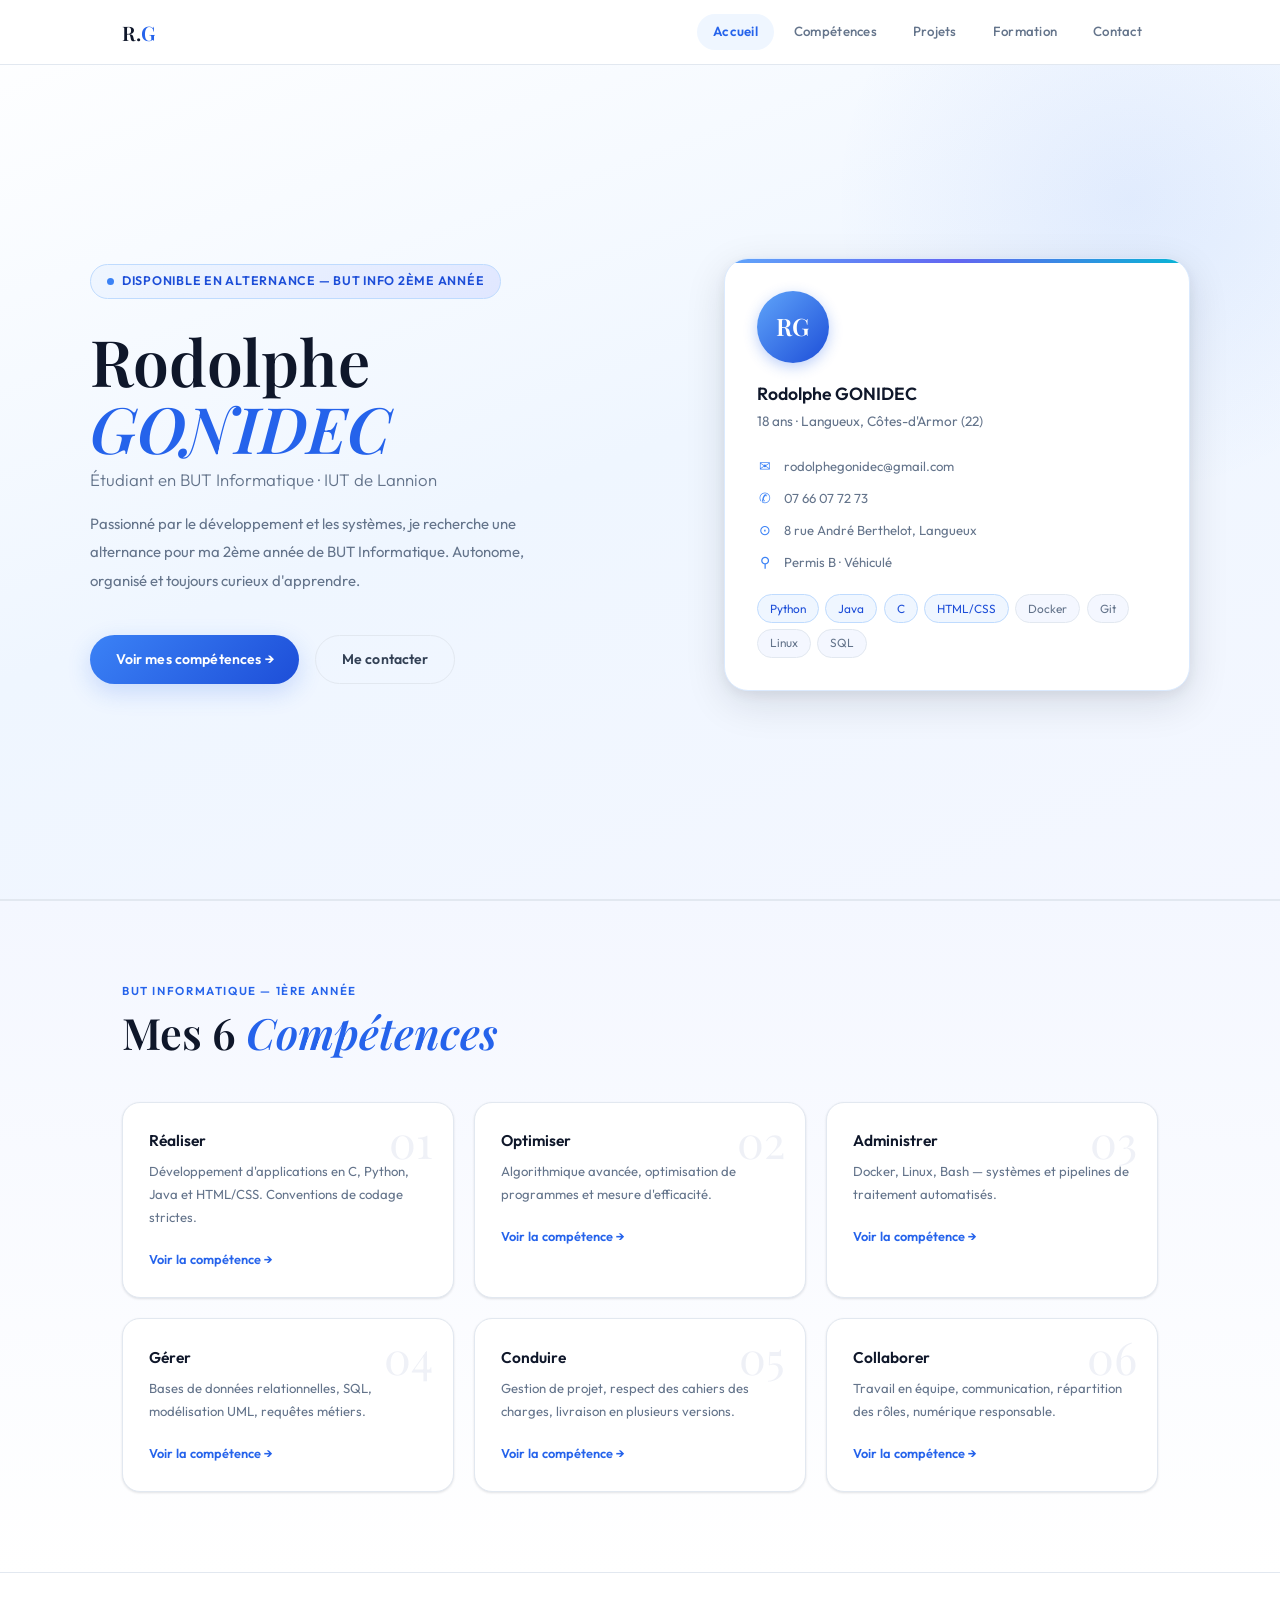
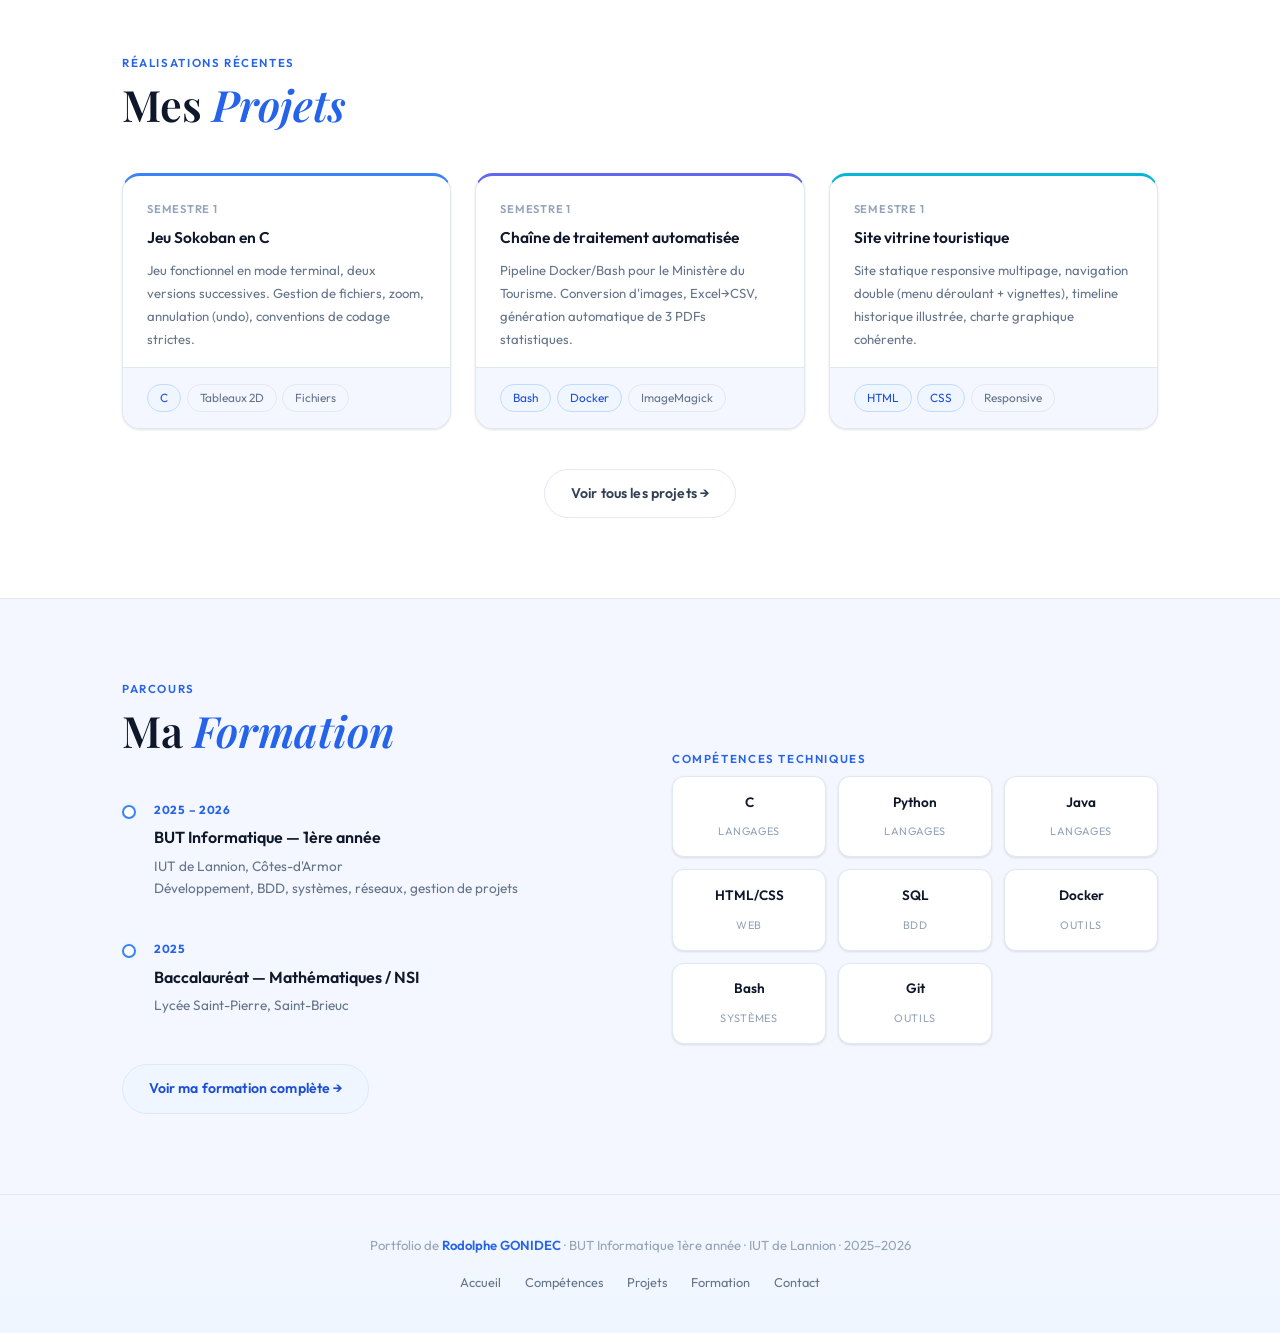
==== index.html @ 0709df05 "Add files via upload" ====
<!DOCTYPE html>
<html lang="fr">
<head>
<meta charset="UTF-8">
<meta name="viewport" content="width=device-width, initial-scale=1.0">
<title>Rodolphe GONIDEC — Portfolio</title>
<link rel="stylesheet" href="style.css">
</head>
<body>

<nav id="navbar">
  <div class="nav-inner">
    <a href="index.html" class="nav-logo">R.<span>G</span></a>
    <div class="nav-links">
      <a href="index.html" class="active">Accueil</a>
      <a href="competences.html">Compétences</a>
      <a href="projets.html">Projets</a>
      <a href="formation.html">Formation</a>
      <a href="contact.html">Contact</a>
    </div>
    <button class="burger" id="burger" aria-label="Menu">
      <span></span><span></span><span></span>
    </button>
  </div>
  <div class="mobile-menu" id="mobile-menu">
    <a href="index.html">Accueil</a>
    <a href="competences.html">Compétences</a>
    <a href="projets.html">Projets</a>
    <a href="formation.html">Formation</a>
    <a href="contact.html">Contact</a>
  </div>
</nav>

<section id="hero">
  <div class="hero-bg-shape"></div>
  <div class="hero-bg-line"></div>
  <div class="hero-inner">
    <div class="hero-left">
      <div class="hero-tag"><span class="dot"></span>Disponible en alternance — BUT Info 2ème année</div>
      <h1>Rodolphe<br><em>GONIDEC</em></h1>
      <p class="hero-sub">Étudiant en BUT Informatique · IUT de Lannion</p>
      <p class="hero-desc">Passionné par le développement et les systèmes, je recherche une alternance pour ma 2ème année de BUT Informatique. Autonome, organisé et toujours curieux d'apprendre.</p>
      <div class="hero-btns">
        <a href="competences.html" class="btn btn-primary">Voir mes compétences →</a>
        <a href="contact.html" class="btn btn-outline">Me contacter</a>
      </div>
    </div>
    <div class="hero-card">
      <div class="avatar-wrap">RG</div>
      <h3>Rodolphe GONIDEC</h3>
      <p class="card-sub">18 ans · Langueux, Côtes-d'Armor (22)</p>
      <div class="info-row"><span class="info-icon">✉</span>rodolphegonidec@gmail.com</div>
      <div class="info-row"><span class="info-icon">✆</span>07 66 07 72 73</div>
      <div class="info-row"><span class="info-icon">⊙</span>8 rue André Berthelot, Langueux</div>
      <div class="info-row"><span class="info-icon">⚲</span>Permis B · Véhiculé</div>
      <div class="skills-mini">
        <span class="pill blue">Python</span>
        <span class="pill blue">Java</span>
        <span class="pill blue">C</span>
        <span class="pill blue">HTML/CSS</span>
        <span class="pill">Docker</span>
        <span class="pill">Git</span>
        <span class="pill">Linux</span>
        <span class="pill">SQL</span>
      </div>
    </div>
  </div>
</section>

<div class="divider"></div>

<section id="apercu">
  <div class="container">
    <div class="section-label">BUT Informatique — 1ère année</div>
    <h2>Mes 6 <em>Compétences</em></h2>
    <div class="apercu-grid">
      <a href="competences.html#c1" class="apercu-card">
        <div class="ap-num">01</div>
        <h3>Réaliser</h3>
        <p>Développement d'applications en C, Python, Java et HTML/CSS. Conventions de codage strictes.</p>
        <span class="ap-link">Voir la compétence →</span>
      </a>
      <a href="competences.html#c2" class="apercu-card">
        <div class="ap-num">02</div>
        <h3>Optimiser</h3>
        <p>Algorithmique avancée, optimisation de programmes et mesure d'efficacité.</p>
        <span class="ap-link">Voir la compétence →</span>
      </a>
      <a href="competences.html#c3" class="apercu-card">
        <div class="ap-num">03</div>
        <h3>Administrer</h3>
        <p>Docker, Linux, Bash — systèmes et pipelines de traitement automatisés.</p>
        <span class="ap-link">Voir la compétence →</span>
      </a>
      <a href="competences.html#c4" class="apercu-card">
        <div class="ap-num">04</div>
        <h3>Gérer</h3>
        <p>Bases de données relationnelles, SQL, modélisation UML, requêtes métiers.</p>
        <span class="ap-link">Voir la compétence →</span>
      </a>
      <a href="competences.html#c5" class="apercu-card">
        <div class="ap-num">05</div>
        <h3>Conduire</h3>
        <p>Gestion de projet, respect des cahiers des charges, livraison en plusieurs versions.</p>
        <span class="ap-link">Voir la compétence →</span>
      </a>
      <a href="competences.html#c6" class="apercu-card">
        <div class="ap-num">06</div>
        <h3>Collaborer</h3>
        <p>Travail en équipe, communication, répartition des rôles, numérique responsable.</p>
        <span class="ap-link">Voir la compétence →</span>
      </a>
    </div>
  </div>
</section>

<div class="divider"></div>


<section id="home-projets">
  <div class="container">
    <div class="section-label">Réalisations récentes</div>
    <h2>Mes <em>Projets</em></h2>
    <div class="proj-grid">
      <a href="projets.html#ue1" class="proj-card">
        <div class="proj-header">
          <div class="proj-date">Semestre 1</div>
          <h3>Jeu Sokoban en C</h3>
          <p>Jeu fonctionnel en mode terminal, deux versions successives. Gestion de fichiers, zoom, annulation (undo), conventions de codage strictes.</p>
        </div>
        <div class="proj-footer">
          <span class="pill blue">C</span><span class="pill">Tableaux 2D</span><span class="pill">Fichiers</span>
        </div>
      </a>
      <a href="projets.html#ue3" class="proj-card">
        <div class="proj-header">
          <div class="proj-date">Semestre 1</div>
          <h3>Chaîne de traitement automatisée</h3>
          <p>Pipeline Docker/Bash pour le Ministère du Tourisme. Conversion d'images, Excel→CSV, génération automatique de 3 PDFs statistiques.</p>
        </div>
        <div class="proj-footer">
          <span class="pill blue">Bash</span><span class="pill blue">Docker</span><span class="pill">ImageMagick</span>
        </div>
      </a>
      <a href="projets.html#ue5" class="proj-card">
        <div class="proj-header">
          <div class="proj-date">Semestre 1</div>
          <h3>Site vitrine touristique</h3>
          <p>Site statique responsive multipage, navigation double (menu déroulant + vignettes), timeline historique illustrée, charte graphique cohérente.</p>
        </div>
        <div class="proj-footer">
          <span class="pill blue">HTML</span><span class="pill blue">CSS</span><span class="pill">Responsive</span>
        </div>
      </a>
    </div>
    <div style="text-align:center;margin-top:2.5rem;">
      <a href="projets.html" class="btn btn-outline">Voir tous les projets →</a>
    </div>
  </div>
</section>

<div class="divider"></div>

<!-- FORMATION RAPIDE -->
<section style="background:var(--off);">
  <div class="container">
    <div style="display:grid;grid-template-columns:1fr 1fr;gap:4rem;align-items:center;">
      <div>
        <div class="section-label">Parcours</div>
        <h2>Ma <em>Formation</em></h2>
        <div class="timeline">
          <div class="tl-item">
            <div class="tl-dot"></div>
            <div class="tl-year">2025 – 2026</div>
            <h3>BUT Informatique — 1ère année</h3>
            <p>IUT de Lannion, Côtes-d'Armor<br>Développement, BDD, systèmes, réseaux, gestion de projets</p>
          </div>
          <div class="tl-item">
            <div class="tl-dot"></div>
            <div class="tl-year">2025</div>
            <h3>Baccalauréat — Mathématiques / NSI</h3>
            <p>Lycée Saint-Pierre, Saint-Brieuc</p>
          </div>
        </div>
        <a href="formation.html" class="btn btn-blue-light" style="margin-top:0.5rem;">Voir ma formation complète →</a>
      </div>
      <div>
        <div class="section-label">Compétences techniques</div>
        <div style="margin-top:0.5rem;" class="tech-grid">
          <div class="tech-item"><span class="tech-name">C</span><span class="tech-cat">Langages</span></div>
          <div class="tech-item"><span class="tech-name">Python</span><span class="tech-cat">Langages</span></div>
          <div class="tech-item"><span class="tech-name">Java</span><span class="tech-cat">Langages</span></div>
          <div class="tech-item"><span class="tech-name">HTML/CSS</span><span class="tech-cat">Web</span></div>
          <div class="tech-item"><span class="tech-name">SQL</span><span class="tech-cat">BDD</span></div>
          <div class="tech-item"><span class="tech-name">Docker</span><span class="tech-cat">Outils</span></div>
          <div class="tech-item"><span class="tech-name">Bash</span><span class="tech-cat">Systèmes</span></div>
          <div class="tech-item"><span class="tech-name">Git</span><span class="tech-cat">Outils</span></div>
        </div>
      </div>
    </div>
  </div>
</section>

<footer>
  <div class="container">
    <p>Portfolio de <span>Rodolphe GONIDEC</span> · BUT Informatique 1ère année · IUT de Lannion · 2025–2026</p>
    <div class="footer-links">
      <a href="index.html">Accueil</a>
      <a href="competences.html">Compétences</a>
      <a href="projets.html">Projets</a>
      <a href="formation.html">Formation</a>
      <a href="contact.html">Contact</a>
    </div>
  </div>
</footer>

<script src="nav.js"></script>
</body>
</html>
---- style.css ----
@import url('https://fonts.googleapis.com/css2?family=Playfair+Display:ital,wght@0,400;0,600;1,400&family=Outfit:wght@300;400;500;600&display=swap');

:root {
  --white: #ffffff;
  --off: #f4f7ff;
  --off2: #e8effe;
  --blue-50: #eff6ff;
  --blue-100: #dbeafe;
  --blue-200: #bfdbfe;
  --blue-400: #60a5fa;
  --blue-500: #3b82f6;
  --blue-600: #2563eb;
  --blue-700: #1d4ed8;
  --blue-900: #1e3a8a;
  --navy: #0f172a;
  --slate: #334155;
  --muted: #64748b;
  --dim: #94a3b8;
  --border: #e2e8f0;
  --border-blue: #bfdbfe;
  --text: #0f172a;
  /* couleurs accent */
  --cyan: #06b6d4;
  --cyan-light: #cffafe;
  --indigo: #6366f1;
  --indigo-light: #e0e7ff;
  --violet: #8b5cf6;
  --violet-light: #ede9fe;
  --emerald: #10b981;
  --emerald-light: #d1fae5;
  --amber: #f59e0b;
  --amber-light: #fef3c7;
  --rose: #f43f5e;
  --rose-light: #ffe4e6;
  --radius-sm: 8px;
  --radius: 12px;
  --radius-lg: 18px;
  --radius-xl: 24px;
  --shadow-sm: 0 1px 3px rgba(15,23,42,0.07), 0 1px 2px rgba(15,23,42,0.05);
  --shadow: 0 4px 16px rgba(15,23,42,0.08), 0 1px 4px rgba(15,23,42,0.05);
  --shadow-lg: 0 12px 40px rgba(15,23,42,0.12), 0 4px 12px rgba(15,23,42,0.06);
  --shadow-blue: 0 8px 24px rgba(37,99,235,0.2);
}

*{margin:0;padding:0;box-sizing:border-box;}
html{scroll-behavior:smooth;}
body{background:var(--white);color:var(--text);font-family:'Outfit',sans-serif;line-height:1.65;-webkit-font-smoothing:antialiased;}

/* ===== NAV ===== */
#navbar{
  position:fixed;top:0;left:0;right:0;z-index:200;
  background:rgba(255,255,255,0.96);
  border-bottom:1px solid var(--border);
  backdrop-filter:blur(12px);
}
.nav-inner{
  max-width:1100px;margin:0 auto;
  display:flex;align-items:center;justify-content:space-between;
  height:64px;padding:0 2rem;
}
.nav-logo{
  font-family:'Playfair Display',serif;font-size:1.25rem;font-weight:600;
  color:var(--navy);text-decoration:none;letter-spacing:0.01em;
}
.nav-logo span{color:var(--blue-600);}
.nav-links{display:flex;gap:0.25rem;}
.nav-links a{
  color:var(--muted);text-decoration:none;font-size:0.83rem;font-weight:500;
  padding:0.45rem 1rem;border-radius:30px;transition:all 0.2s;letter-spacing:0.02em;
}
.nav-links a:hover{color:var(--navy);background:var(--off);}
.nav-links a.active{color:var(--blue-600);background:var(--blue-50);font-weight:600;}
.burger{display:none;flex-direction:column;gap:5px;background:none;border:none;cursor:pointer;padding:4px;}
.burger span{display:block;width:22px;height:1.5px;background:var(--navy);transition:all 0.3s;}
.mobile-menu{display:none;flex-direction:column;padding:1rem 2rem 1.5rem;border-top:1px solid var(--border);background:var(--white);}
.mobile-menu a{color:var(--muted);text-decoration:none;font-size:1rem;padding:0.75rem 0;border-bottom:1px solid var(--border);transition:color 0.2s;}
.mobile-menu a:hover{color:var(--navy);}
.mobile-menu.open{display:flex;}

/* ===== LAYOUT ===== */
.container{max-width:1100px;margin:0 auto;padding:0 2rem;}
section{padding:5rem 2rem;}
.section-label{font-size:0.72rem;font-weight:600;letter-spacing:0.14em;text-transform:uppercase;color:var(--blue-600);margin-bottom:0.5rem;}
h2{font-family:'Playfair Display',serif;font-size:clamp(2rem,3.5vw,2.7rem);line-height:1.15;margin-bottom:2.75rem;color:var(--navy);font-weight:600;}
h2 em{font-style:italic;color:var(--blue-600);}
h2 span{color:var(--dim);}

/* ===== BTNS ===== */
.btn{display:inline-flex;align-items:center;gap:0.5rem;padding:0.75rem 1.6rem;border-radius:30px;font-size:0.88rem;font-weight:600;text-decoration:none;transition:all 0.25s;cursor:pointer;border:none;font-family:'Outfit',sans-serif;letter-spacing:0.01em;}
.btn-primary{background:linear-gradient(135deg,var(--blue-500),var(--blue-700));color:#fff;box-shadow:var(--shadow-blue);}
.btn-primary:hover{transform:translateY(-2px);box-shadow:0 12px 30px rgba(37,99,235,0.3);}
.btn-outline{background:transparent;border:1.5px solid var(--border);color:var(--slate);}
.btn-outline:hover{border-color:var(--blue-200);background:var(--blue-50);color:var(--blue-700);}
.btn-blue-light{background:var(--blue-50);color:var(--blue-700);border:1px solid var(--blue-100);}
.btn-blue-light:hover{background:var(--blue-100);}

/* ===== PILLS & TAGS ===== */
.pill{background:var(--off);border:1px solid var(--border);border-radius:20px;padding:0.22rem 0.75rem;font-size:0.74rem;color:var(--muted);}
.pill.blue{background:var(--blue-50);border-color:var(--blue-200);color:var(--blue-700);}
.tag{background:var(--off);border:1px solid var(--border);border-radius:6px;padding:0.2rem 0.6rem;font-size:0.72rem;color:var(--muted);font-family:monospace;}
.tags{display:flex;flex-wrap:wrap;gap:0.35rem;margin-top:1rem;}

/* ===== PAGE HEADER ===== */
.page-header{
  padding:8rem 2rem 4.5rem;
  background:linear-gradient(160deg, var(--blue-50) 0%, var(--off) 60%, #fff 100%);
  border-bottom:1px solid var(--border);text-align:center;
}
.page-header h1{font-family:'Playfair Display',serif;font-size:clamp(2.2rem,4vw,3rem);margin-bottom:0.75rem;color:var(--navy);font-weight:600;}
.page-header p{color:var(--muted);max-width:540px;margin:0 auto;font-size:0.95rem;line-height:1.8;}

/* ===== HERO ===== */
#hero{
  min-height:100vh;display:flex;align-items:center;
  padding:7rem 2rem 4rem;
  background:linear-gradient(160deg, #fff 0%, var(--blue-50) 50%, var(--off) 100%);
  position:relative;overflow:hidden;
}
.hero-bg-shape{
  position:absolute;top:-100px;right:-150px;
  width:600px;height:600px;border-radius:50%;
  background:radial-gradient(ellipse, rgba(37,99,235,0.08) 0%, transparent 70%);
  pointer-events:none;
}
.hero-bg-shape2{
  position:absolute;bottom:-80px;left:-100px;
  width:400px;height:400px;border-radius:50%;
  background:radial-gradient(ellipse, rgba(99,102,241,0.06) 0%, transparent 70%);
  pointer-events:none;
}
.hero-bg-line{position:absolute;bottom:0;left:0;right:0;height:1px;background:var(--border);}
.hero-inner{display:grid;grid-template-columns:1.1fr 0.9fr;gap:4rem;align-items:center;max-width:1100px;margin:0 auto;width:100%;}
.hero-tag{
  display:inline-flex;align-items:center;gap:0.5rem;
  background:linear-gradient(135deg,var(--blue-50),var(--indigo-light));
  border:1px solid var(--blue-200);
  color:var(--blue-700);font-size:0.78rem;font-weight:600;
  letter-spacing:0.06em;text-transform:uppercase;
  padding:0.4rem 1rem;border-radius:20px;margin-bottom:1.75rem;
}
.dot{width:7px;height:7px;border-radius:50%;background:var(--blue-500);animation:pulse 2s infinite;}
@keyframes pulse{0%,100%{opacity:1;transform:scale(1)}50%{opacity:0.5;transform:scale(0.85)}}
h1{font-family:'Playfair Display',serif;font-size:clamp(2.8rem,5vw,4rem);line-height:1.05;margin-bottom:0.3rem;color:var(--navy);font-weight:600;}
h1 em{font-style:italic;color:var(--blue-600);}
.hero-sub{font-size:1.05rem;color:var(--muted);margin-bottom:1rem;font-weight:300;}
.hero-desc{font-size:0.93rem;color:var(--muted);line-height:1.9;margin-bottom:2.5rem;max-width:440px;}
.hero-btns{display:flex;gap:1rem;flex-wrap:wrap;}

/* hero card */
.hero-card{
  background:var(--white);border:1.5px solid var(--blue-100);
  border-radius:var(--radius-xl);padding:2rem;box-shadow:var(--shadow-lg);
  position:relative;overflow:hidden;
}
.hero-card::before{
  content:'';position:absolute;top:0;left:0;right:0;height:4px;
  background:linear-gradient(90deg,var(--blue-400),var(--indigo),var(--cyan));
}
.avatar-wrap{
  width:72px;height:72px;border-radius:50%;
  background:linear-gradient(135deg,var(--blue-400),var(--blue-700));
  display:flex;align-items:center;justify-content:center;
  font-family:'Playfair Display',serif;font-size:1.5rem;color:#fff;
  font-weight:600;margin-bottom:1rem;box-shadow:0 4px 14px rgba(37,99,235,0.3);
}
.hero-card h3{font-size:1.1rem;font-weight:600;color:var(--navy);margin-bottom:0.15rem;}
.card-sub{font-size:0.85rem;color:var(--muted);margin-bottom:1.4rem;}
.info-row{display:flex;align-items:center;gap:0.7rem;font-size:0.82rem;color:var(--muted);margin-bottom:0.55rem;}
.info-icon{color:var(--blue-500);font-size:0.88rem;width:16px;text-align:center;}
.skills-mini{display:flex;flex-wrap:wrap;gap:0.4rem;margin-top:1.25rem;}

/* ===== APERCU SECTION ===== */
#apercu{
  background:linear-gradient(180deg, var(--off) 0%, #fff 100%);
}
.apercu-grid{display:grid;grid-template-columns:repeat(auto-fit,minmax(280px,1fr));gap:1.25rem;}
.apercu-card{
  background:var(--white);border:1px solid var(--border);
  border-radius:var(--radius-lg);padding:1.6rem;text-decoration:none;color:var(--text);
  transition:all 0.25s;position:relative;overflow:hidden;display:block;
  box-shadow:var(--shadow-sm);
}
.apercu-card::after{
  content:'';position:absolute;bottom:0;left:0;right:0;height:3px;
  transition:opacity 0.25s;opacity:0;
}
.apercu-card:nth-child(1)::after{background:linear-gradient(90deg,var(--blue-400),var(--blue-600));}
.apercu-card:nth-child(2)::after{background:linear-gradient(90deg,var(--cyan),var(--blue-400));}
.apercu-card:nth-child(3)::after{background:linear-gradient(90deg,var(--indigo),var(--violet));}
.apercu-card:nth-child(4)::after{background:linear-gradient(90deg,var(--violet),var(--rose));}
.apercu-card:nth-child(5)::after{background:linear-gradient(90deg,var(--emerald),var(--cyan));}
.apercu-card:nth-child(6)::after{background:linear-gradient(90deg,var(--amber),var(--rose));}
.apercu-card:hover{border-color:var(--blue-200);box-shadow:var(--shadow);transform:translateY(-3px);}
.apercu-card:hover::after{opacity:1;}
.ap-num{font-family:'Playfair Display',serif;font-size:2.8rem;opacity:0.07;position:absolute;top:1rem;right:1.25rem;line-height:1;color:var(--blue-900);}
.ap-icon{width:44px;height:44px;border-radius:var(--radius-sm);display:flex;align-items:center;justify-content:center;font-size:1.2rem;margin-bottom:0.9rem;}
.apercu-card:nth-child(1) .ap-icon{background:var(--blue-50);border:1px solid var(--blue-100);}
.apercu-card:nth-child(2) .ap-icon{background:var(--cyan-light);border:1px solid rgba(6,182,212,0.2);}
.apercu-card:nth-child(3) .ap-icon{background:var(--indigo-light);border:1px solid rgba(99,102,241,0.2);}
.apercu-card:nth-child(4) .ap-icon{background:var(--violet-light);border:1px solid rgba(139,92,246,0.2);}
.apercu-card:nth-child(5) .ap-icon{background:var(--emerald-light);border:1px solid rgba(16,185,129,0.2);}
.apercu-card:nth-child(6) .ap-icon{background:var(--amber-light);border:1px solid rgba(245,158,11,0.2);}
.apercu-card h3{font-size:0.97rem;font-weight:600;color:var(--navy);margin-bottom:0.4rem;}
.apercu-card p{font-size:0.82rem;color:var(--muted);line-height:1.75;margin-bottom:1rem;}
.ap-link{font-size:0.8rem;color:var(--blue-600);font-weight:600;}

/* ===== PROJETS HOME ===== */
.proj-grid{display:grid;grid-template-columns:repeat(auto-fit,minmax(280px,1fr));gap:1.5rem;}
.proj-card{
  background:var(--white);border:1px solid var(--border);
  border-radius:var(--radius-lg);overflow:hidden;text-decoration:none;color:var(--text);
  transition:all 0.25s;display:block;box-shadow:var(--shadow-sm);
}
.proj-card:nth-child(1){border-top:3px solid var(--blue-500);}
.proj-card:nth-child(2){border-top:3px solid var(--indigo);}
.proj-card:nth-child(3){border-top:3px solid var(--cyan);}
.proj-card{display:flex;flex-direction:column;}
.proj-header{flex:1;}
.proj-card:hover{box-shadow:var(--shadow);transform:translateY(-3px);}
.proj-header{padding:1.5rem 1.5rem 1rem;}
.proj-date{font-size:0.7rem;color:var(--dim);font-weight:600;letter-spacing:0.07em;text-transform:uppercase;margin-bottom:0.4rem;}
.proj-card h3{font-size:0.97rem;font-weight:600;color:var(--navy);margin-bottom:0.5rem;}
.proj-card p{font-size:0.82rem;color:var(--muted);line-height:1.75;}
.proj-footer{padding:1rem 1.5rem;border-top:1px solid var(--border);display:flex;flex-wrap:wrap;gap:0.35rem;background:var(--off);}

/* ===== COMPETENCES ===== */
.comp-section{padding:4rem 0;}
/* couleurs par compétence */
.comp-block:nth-child(1) .comp-icon-big{background:var(--blue-50);border-color:var(--blue-200);}
.comp-block:nth-child(1) .comp-badge{background:var(--blue-50);color:var(--blue-700);border-color:var(--blue-200);}
.comp-block:nth-child(1) .comp-block-bar{background:var(--blue-500);}
.comp-block:nth-child(2) .comp-icon-big{background:var(--cyan-light);border-color:rgba(6,182,212,0.3);}
.comp-block:nth-child(2) .comp-badge{background:var(--cyan-light);color:#0891b2;border-color:rgba(6,182,212,0.3);}
.comp-block:nth-child(3) .comp-icon-big{background:var(--indigo-light);border-color:rgba(99,102,241,0.3);}
.comp-block:nth-child(3) .comp-badge{background:var(--indigo-light);color:var(--indigo);border-color:rgba(99,102,241,0.3);}
.comp-block:nth-child(4) .comp-icon-big{background:var(--violet-light);border-color:rgba(139,92,246,0.3);}
.comp-block:nth-child(4) .comp-badge{background:var(--violet-light);color:var(--violet);border-color:rgba(139,92,246,0.3);}
.comp-block:nth-child(5) .comp-icon-big{background:var(--emerald-light);border-color:rgba(16,185,129,0.3);}
.comp-block:nth-child(5) .comp-badge{background:var(--emerald-light);color:var(--emerald);border-color:rgba(16,185,129,0.3);}
.comp-block:nth-child(6) .comp-icon-big{background:var(--amber-light);border-color:rgba(245,158,11,0.3);}
.comp-block:nth-child(6) .comp-badge{background:var(--amber-light);color:#d97706;border-color:rgba(245,158,11,0.3);}
.comp-block{
  background:var(--white);border:1px solid var(--border);
  border-radius:var(--radius-xl);margin-bottom:2rem;overflow:hidden;
  box-shadow:var(--shadow-sm);transition:box-shadow 0.25s,border-color 0.25s;
}
.comp-block:hover{box-shadow:var(--shadow);border-color:var(--blue-100);}
.comp-top{padding:2rem;display:grid;grid-template-columns:auto 1fr;gap:1.5rem;align-items:start;}
.comp-icon-big{width:54px;height:54px;border-radius:var(--radius);display:flex;align-items:center;justify-content:center;font-size:1.5rem;flex-shrink:0;border:1px solid var(--blue-100);}
.comp-badge{display:inline-block;font-size:0.68rem;font-weight:700;letter-spacing:0.12em;text-transform:uppercase;padding:0.25rem 0.75rem;border-radius:20px;margin-bottom:0.5rem;border:1px solid;}
.comp-block h2{font-family:'Playfair Display',serif;font-size:1.55rem;margin-bottom:0.5rem;line-height:1.25;color:var(--navy);}
.comp-desc{font-size:0.88rem;color:var(--muted);line-height:1.85;}
.comp-bottom{border-top:1px solid var(--border);padding:2rem;background:var(--off);}
.comp-bottom-grid{display:grid;grid-template-columns:1fr 1fr;gap:2rem;}
.preuve-box{background:var(--white);border:1px solid var(--blue-100);border-left:3px solid var(--blue-500);border-radius:var(--radius);padding:1.5rem;}
.comp-block:nth-child(2) .preuve-box{border-left-color:var(--cyan);}
.comp-block:nth-child(3) .preuve-box{border-left-color:var(--indigo);}
.comp-block:nth-child(4) .preuve-box{border-left-color:var(--violet);}
.comp-block:nth-child(5) .preuve-box{border-left-color:var(--emerald);}
.comp-block:nth-child(6) .preuve-box{border-left-color:var(--amber);}
.preuve-label{font-size:0.68rem;font-weight:700;letter-spacing:0.12em;text-transform:uppercase;color:var(--blue-600);margin-bottom:0.5rem;}
.preuve-box h4{font-size:0.95rem;font-weight:600;color:var(--navy);margin-bottom:0.5rem;}
.preuve-box p{font-size:0.83rem;color:var(--muted);line-height:1.8;}
.proj-link-btn{display:inline-flex;align-items:center;gap:0.5rem;margin-top:1rem;font-size:0.81rem;font-weight:600;color:var(--blue-600);text-decoration:none;background:var(--blue-50);border:1px solid var(--blue-100);border-radius:20px;padding:0.35rem 0.9rem;transition:all 0.2s;}
.proj-link-btn:hover{background:var(--blue-100);color:var(--blue-700);}
.acquis-box{background:var(--white);border:1px solid var(--border);border-radius:var(--radius);padding:1.5rem;}
.acquis-label{font-size:0.68rem;font-weight:700;letter-spacing:0.12em;text-transform:uppercase;color:var(--muted);margin-bottom:0.75rem;}
.acquis-list{list-style:none;}
.acquis-list li{font-size:0.83rem;color:var(--slate);padding:0.4rem 0;border-bottom:1px solid var(--border);display:flex;align-items:start;gap:0.6rem;}
.acquis-list li:last-child{border:none;}
.acquis-list li::before{content:'✓';color:var(--blue-500);font-size:0.8rem;flex-shrink:0;margin-top:1px;font-weight:700;}
.comp-block:nth-child(2) .acquis-list li::before{color:var(--cyan);}
.comp-block:nth-child(3) .acquis-list li::before{color:var(--indigo);}
.comp-block:nth-child(4) .acquis-list li::before{color:var(--violet);}
.comp-block:nth-child(5) .acquis-list li::before{color:var(--emerald);}
.comp-block:nth-child(6) .acquis-list li::before{color:var(--amber);}

/* ===== PROJETS PAGE ===== */
.ue-block{background:var(--white);border:1px solid var(--border);border-radius:var(--radius-xl);margin-bottom:2.5rem;overflow:hidden;box-shadow:var(--shadow-sm);}
.ue-block:nth-child(1){border-top:3px solid var(--blue-500);}
.ue-block:nth-child(2){border-top:3px solid var(--cyan);}
.ue-block:nth-child(3){border-top:3px solid var(--indigo);}
.ue-block:nth-child(4){border-top:3px solid var(--violet);}
.ue-block:nth-child(5){border-top:3px solid var(--emerald);}
.ue-block:nth-child(6){border-top:3px solid var(--amber);}
.ue-header{padding:2rem;border-bottom:1px solid var(--border);display:flex;justify-content:space-between;align-items:start;flex-wrap:wrap;gap:1rem;background:var(--off);}
.ue-badge{display:inline-block;font-size:0.68rem;font-weight:700;letter-spacing:0.12em;text-transform:uppercase;padding:0.25rem 0.75rem;border-radius:20px;margin-bottom:0.5rem;background:var(--blue-50);color:var(--blue-600);border:1px solid var(--blue-100);}
.ue-block:nth-child(2) .ue-badge{background:var(--cyan-light);color:#0891b2;border-color:rgba(6,182,212,0.3);}
.ue-block:nth-child(3) .ue-badge{background:var(--indigo-light);color:var(--indigo);border-color:rgba(99,102,241,0.3);}
.ue-block:nth-child(4) .ue-badge{background:var(--violet-light);color:var(--violet);border-color:rgba(139,92,246,0.3);}
.ue-block:nth-child(5) .ue-badge{background:var(--emerald-light);color:var(--emerald);border-color:rgba(16,185,129,0.3);}
.ue-block:nth-child(6) .ue-badge{background:var(--amber-light);color:#d97706;border-color:rgba(245,158,11,0.3);}
.ue-block h2{font-family:'Playfair Display',serif;font-size:1.4rem;color:var(--navy);margin-bottom:0.3rem;}
.ue-sub{font-size:0.83rem;color:var(--muted);}
.ue-comp-link{display:inline-flex;align-items:center;gap:0.5rem;font-size:0.8rem;font-weight:600;color:var(--blue-600);text-decoration:none;background:var(--blue-50);border:1px solid var(--blue-100);border-radius:20px;padding:0.4rem 1rem;transition:all 0.2s;white-space:nowrap;}
.ue-comp-link:hover{background:var(--blue-100);}
.ue-body{padding:2rem;}
.ue-body-grid{display:grid;grid-template-columns:1fr 1fr;gap:2rem;}
.ue-section-title{font-size:0.68rem;font-weight:700;letter-spacing:0.12em;text-transform:uppercase;color:var(--dim);margin-bottom:0.75rem;}
.ue-body p{font-size:0.87rem;color:var(--slate);line-height:1.9;}
.ue-list{list-style:none;margin-top:0.25rem;}
.ue-list li{font-size:0.84rem;color:var(--slate);padding:0.4rem 0;border-bottom:1px solid var(--border);display:flex;align-items:start;gap:0.6rem;}
.ue-list li:last-child{border:none;}
.ue-list li::before{content:'→';color:var(--blue-500);flex-shrink:0;font-size:0.8rem;margin-top:2px;}
.ue-footer{padding:1.25rem 2rem;border-top:1px solid var(--border);display:flex;flex-wrap:wrap;gap:0.4rem;align-items:center;background:var(--off);}
.ue-footer-label{font-size:0.7rem;font-weight:700;letter-spacing:0.08em;text-transform:uppercase;color:var(--dim);margin-right:0.4rem;}
.bilan-box{background:var(--blue-50);border:1px solid var(--blue-100);border-radius:var(--radius);padding:1.1rem 1.25rem;margin-top:1.25rem;}
.ue-block:nth-child(2) .bilan-box{background:var(--cyan-light);border-color:rgba(6,182,212,0.25);}
.ue-block:nth-child(3) .bilan-box{background:var(--indigo-light);border-color:rgba(99,102,241,0.25);}
.ue-block:nth-child(4) .bilan-box{background:var(--violet-light);border-color:rgba(139,92,246,0.25);}
.ue-block:nth-child(5) .bilan-box{background:var(--emerald-light);border-color:rgba(16,185,129,0.25);}
.ue-block:nth-child(6) .bilan-box{background:var(--amber-light);border-color:rgba(245,158,11,0.25);}
.bilan-label{font-size:0.68rem;font-weight:700;letter-spacing:0.12em;text-transform:uppercase;color:var(--blue-600);margin-bottom:0.35rem;}
.bilan-box p{font-size:0.83rem;color:var(--slate);}

/* ===== FORMATION ===== */
.formation-grid{display:grid;grid-template-columns:1fr 1fr;gap:3rem;}
.timeline{position:relative;padding-left:2rem;}
.timeline::before{content:'';position:absolute;left:7px;top:8px;bottom:8px;width:1px;background:linear-gradient(180deg,var(--blue-300),var(--blue-100));}
.tl-item{position:relative;margin-bottom:2.5rem;}
.tl-dot{position:absolute;left:-2rem;top:5px;width:14px;height:14px;border-radius:50%;border:2px solid var(--blue-500);background:var(--white);box-shadow:0 0 0 3px var(--blue-50);}
.tl-year{font-size:0.73rem;font-weight:700;letter-spacing:0.06em;color:var(--blue-600);text-transform:uppercase;margin-bottom:0.3rem;}
.tl-item h3{font-size:1rem;font-weight:600;color:var(--navy);margin-bottom:0.25rem;}
.tl-item p{font-size:0.85rem;color:var(--muted);}
.sidebar-block{background:var(--white);border:1px solid var(--border);border-radius:var(--radius-lg);padding:1.5rem;margin-bottom:1.5rem;box-shadow:var(--shadow-sm);}
.sidebar-block h3{font-size:0.7rem;font-weight:700;letter-spacing:0.1em;text-transform:uppercase;color:var(--dim);margin-bottom:1.1rem;}
.lang-item{display:flex;justify-content:space-between;align-items:center;padding:0.6rem 0;border-bottom:1px solid var(--border);}
.lang-item:last-child{border:none;}
.lang-name{font-size:0.9rem;font-weight:500;color:var(--navy);}
.lang-level{font-size:0.73rem;color:var(--blue-700);background:var(--blue-50);border:1px solid var(--blue-200);border-radius:12px;padding:0.2rem 0.7rem;font-weight:600;}
.qual-item{display:flex;align-items:center;gap:0.7rem;font-size:0.87rem;color:var(--slate);padding:0.4rem 0;}
.qual-dot{width:6px;height:6px;border-radius:50%;background:var(--blue-400);flex-shrink:0;}
.tech-grid{display:grid;grid-template-columns:repeat(auto-fill,minmax(120px,1fr));gap:0.75rem;margin-top:1rem;}
.tech-item{background:var(--white);border:1px solid var(--border);border-radius:var(--radius);padding:0.85rem 1rem;text-align:center;box-shadow:var(--shadow-sm);transition:all 0.2s;}
.tech-item:hover{border-color:var(--blue-300);background:var(--blue-50);transform:translateY(-2px);}
.tech-name{font-size:0.85rem;font-weight:600;display:block;margin-bottom:0.2rem;color:var(--navy);}
.tech-cat{font-size:0.68rem;color:var(--dim);text-transform:uppercase;letter-spacing:0.06em;}

/* ===== CONTACT ===== */
.contact-grid{display:grid;grid-template-columns:1fr 1fr;gap:3rem;align-items:start;}
.contact-card{
  background:var(--white);border:1px solid var(--border);
  border-radius:var(--radius-xl);padding:2rem;box-shadow:var(--shadow);
  position:relative;overflow:hidden;
}
.contact-card::before{
  content:'';position:absolute;top:0;left:0;right:0;height:4px;
  background:linear-gradient(90deg,var(--blue-400),var(--indigo),var(--cyan));
}
.contact-item{display:flex;align-items:center;gap:1.1rem;padding:0.9rem 0;border-bottom:1px solid var(--border);}
.contact-item:last-child{border:none;}
.contact-icon{width:42px;height:42px;border-radius:var(--radius-sm);background:var(--blue-50);border:1px solid var(--blue-100);display:flex;align-items:center;justify-content:center;font-size:1.05rem;flex-shrink:0;}
.contact-info-label{font-size:0.68rem;color:var(--dim);text-transform:uppercase;letter-spacing:0.08em;font-weight:700;margin-bottom:0.15rem;}
.contact-val{font-size:0.9rem;color:var(--navy);font-weight:500;}
.contact-right h3{font-family:'Playfair Display',serif;font-size:1.9rem;margin-bottom:0.75rem;line-height:1.2;color:var(--navy);}
.contact-right p{color:var(--muted);font-size:0.92rem;line-height:1.9;margin-bottom:2rem;}
.contact-btns{display:flex;flex-direction:column;gap:0.75rem;align-items:start;}
.alt-box{background:linear-gradient(135deg,var(--blue-50),var(--indigo-light));border:1px solid var(--blue-100);border-radius:var(--radius-lg);padding:1.5rem;margin-top:2rem;}
.alt-label{font-size:0.68rem;font-weight:700;letter-spacing:0.12em;text-transform:uppercase;color:var(--blue-600);margin-bottom:0.75rem;}
.alt-items{display:flex;flex-wrap:wrap;gap:0.5rem;}
.alt-item{background:var(--white);border:1px solid var(--blue-200);border-radius:var(--radius-sm);padding:0.3rem 0.8rem;font-size:0.8rem;color:var(--blue-700);font-weight:500;}

/* ===== FOOTER ===== */
footer{padding:2.5rem 2rem;border-top:1px solid var(--border);text-align:center;background:linear-gradient(180deg,var(--off) 0%,var(--blue-50) 100%);}
footer p{font-size:0.82rem;color:var(--dim);margin-bottom:1rem;}
footer span{color:var(--blue-600);font-weight:600;}
.footer-links{display:flex;justify-content:center;gap:1.5rem;flex-wrap:wrap;}
.footer-links a{font-size:0.8rem;color:var(--muted);text-decoration:none;transition:color 0.2s;}
.footer-links a:hover{color:var(--blue-600);}

/* ===== DIVIDER ===== */
.divider{height:1px;background:var(--border);margin:0;}

/* ===== RESPONSIVE ===== */
@media(max-width:768px){
  .hero-inner{grid-template-columns:1fr;gap:2.5rem;}
  .formation-grid{grid-template-columns:1fr;}
  .contact-grid{grid-template-columns:1fr;}
  .comp-bottom-grid{grid-template-columns:1fr;}
  .ue-body-grid{grid-template-columns:1fr;}
  .nav-links{display:none;}
  .burger{display:flex;}
  h2{margin-bottom:2rem;}
  section{padding:3.5rem 1.25rem;}
  .comp-section{padding:3rem 1.25rem;}
  .ue-body{padding:1.5rem;}
  .comp-top{grid-template-columns:1fr;}
}
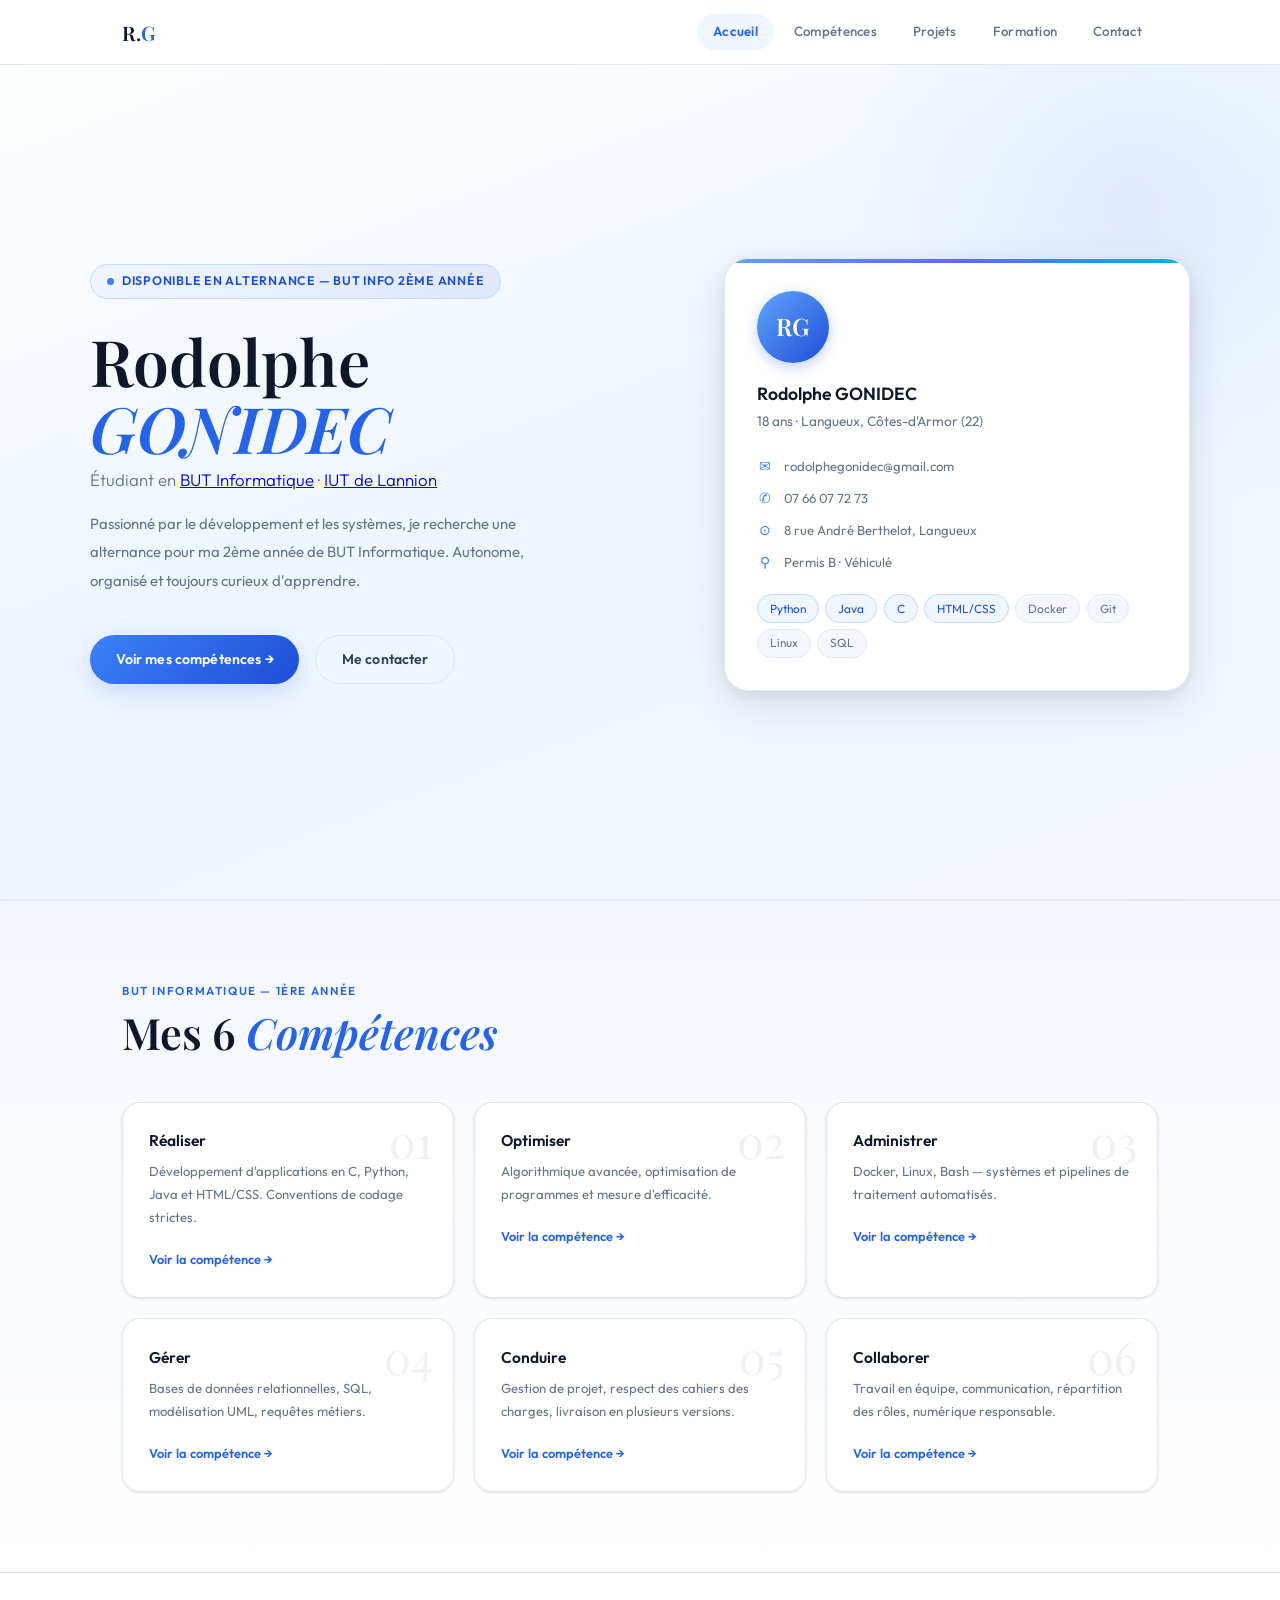
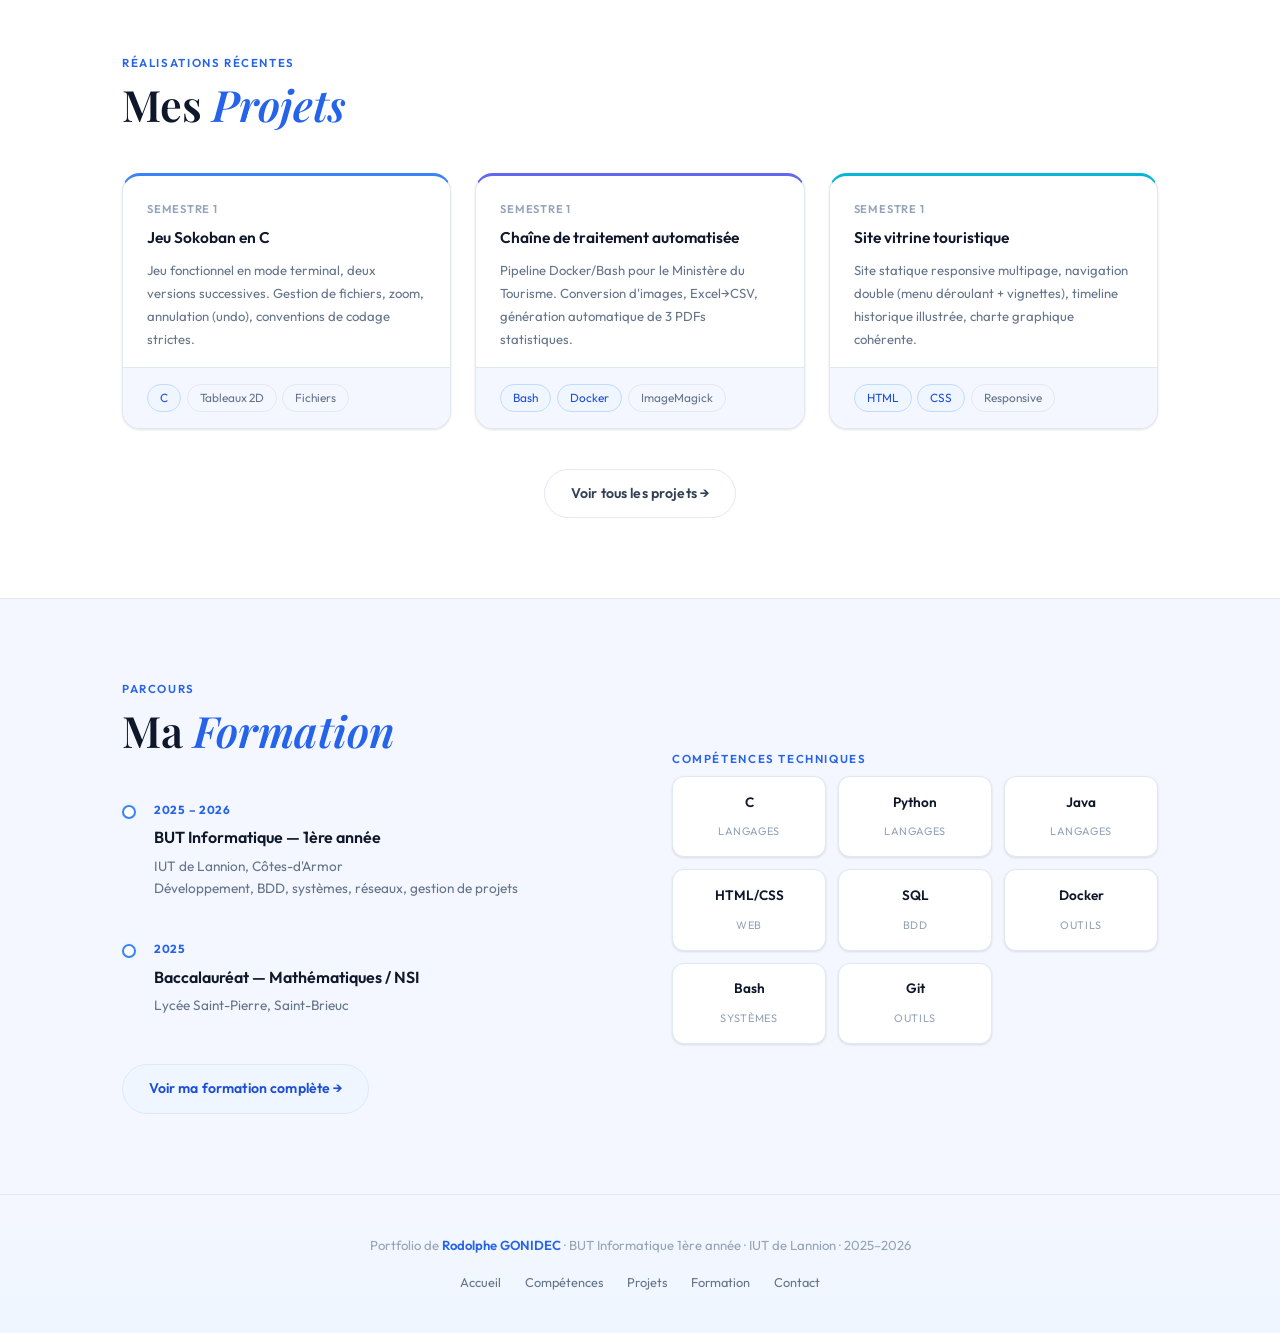
==== commit 5ddde55b: "Update index.html" ====
--- a/index.html
+++ b/index.html
@@ -38,7 +38,7 @@
     <div class="hero-left">
       <div class="hero-tag"><span class="dot"></span>Disponible en alternance — BUT Info 2ème année</div>
       <h1>Rodolphe<br><em>GONIDEC</em></h1>
-      <p class="hero-sub">Étudiant en BUT Informatique · IUT de Lannion</p>
+      <p class="hero-sub">Étudiant en <a href="https://formations.univ-rennes.fr/parcours/informatique-info-parcours-realisation-dapplications-conception-developpement-validation" target="_blank" rel="noopener noreferrer">BUT Informatique</a> · <a href="https://iut-lannion.univ-rennes.fr" target="_blank" rel="noopener noreferrer">IUT de Lannion</a></p>
       <p class="hero-desc">Passionné par le développement et les systèmes, je recherche une alternance pour ma 2ème année de BUT Informatique. Autonome, organisé et toujours curieux d'apprendre.</p>
       <div class="hero-btns">
         <a href="competences.html" class="btn btn-primary">Voir mes compétences →</a>
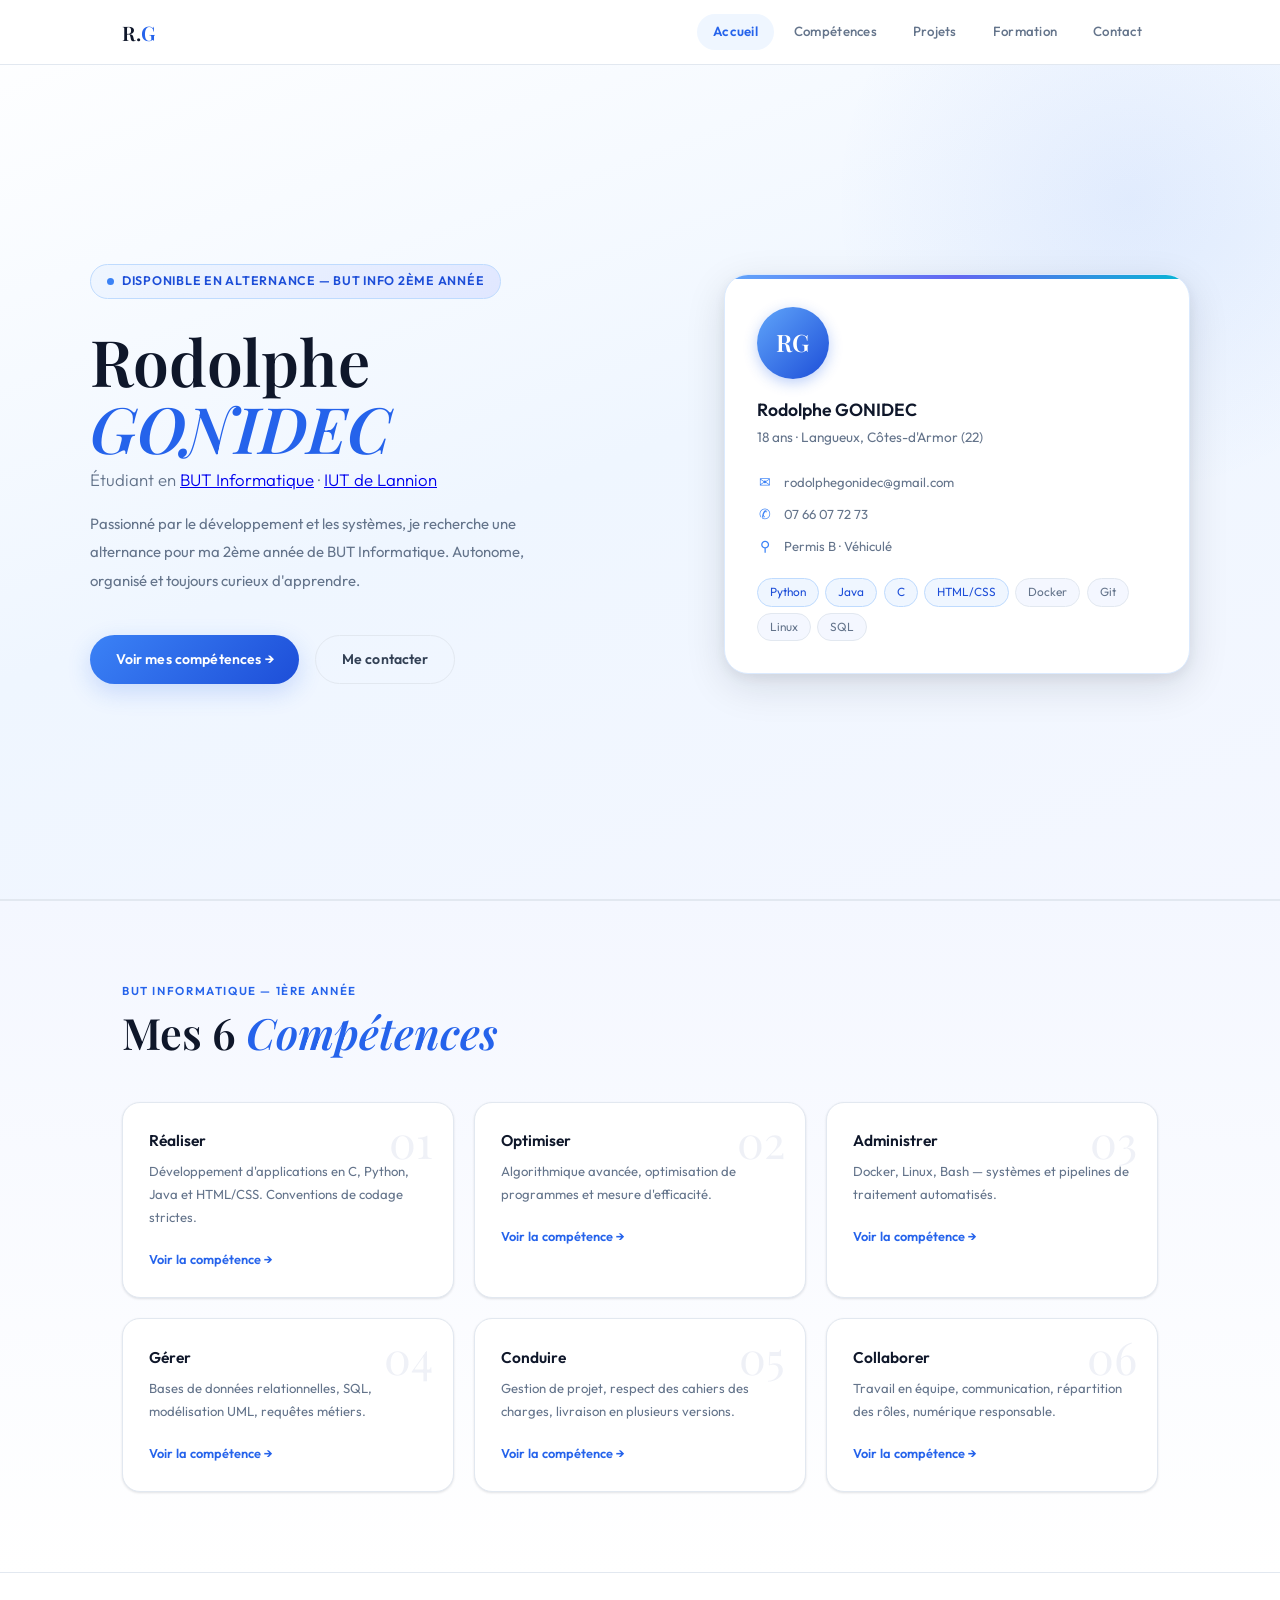
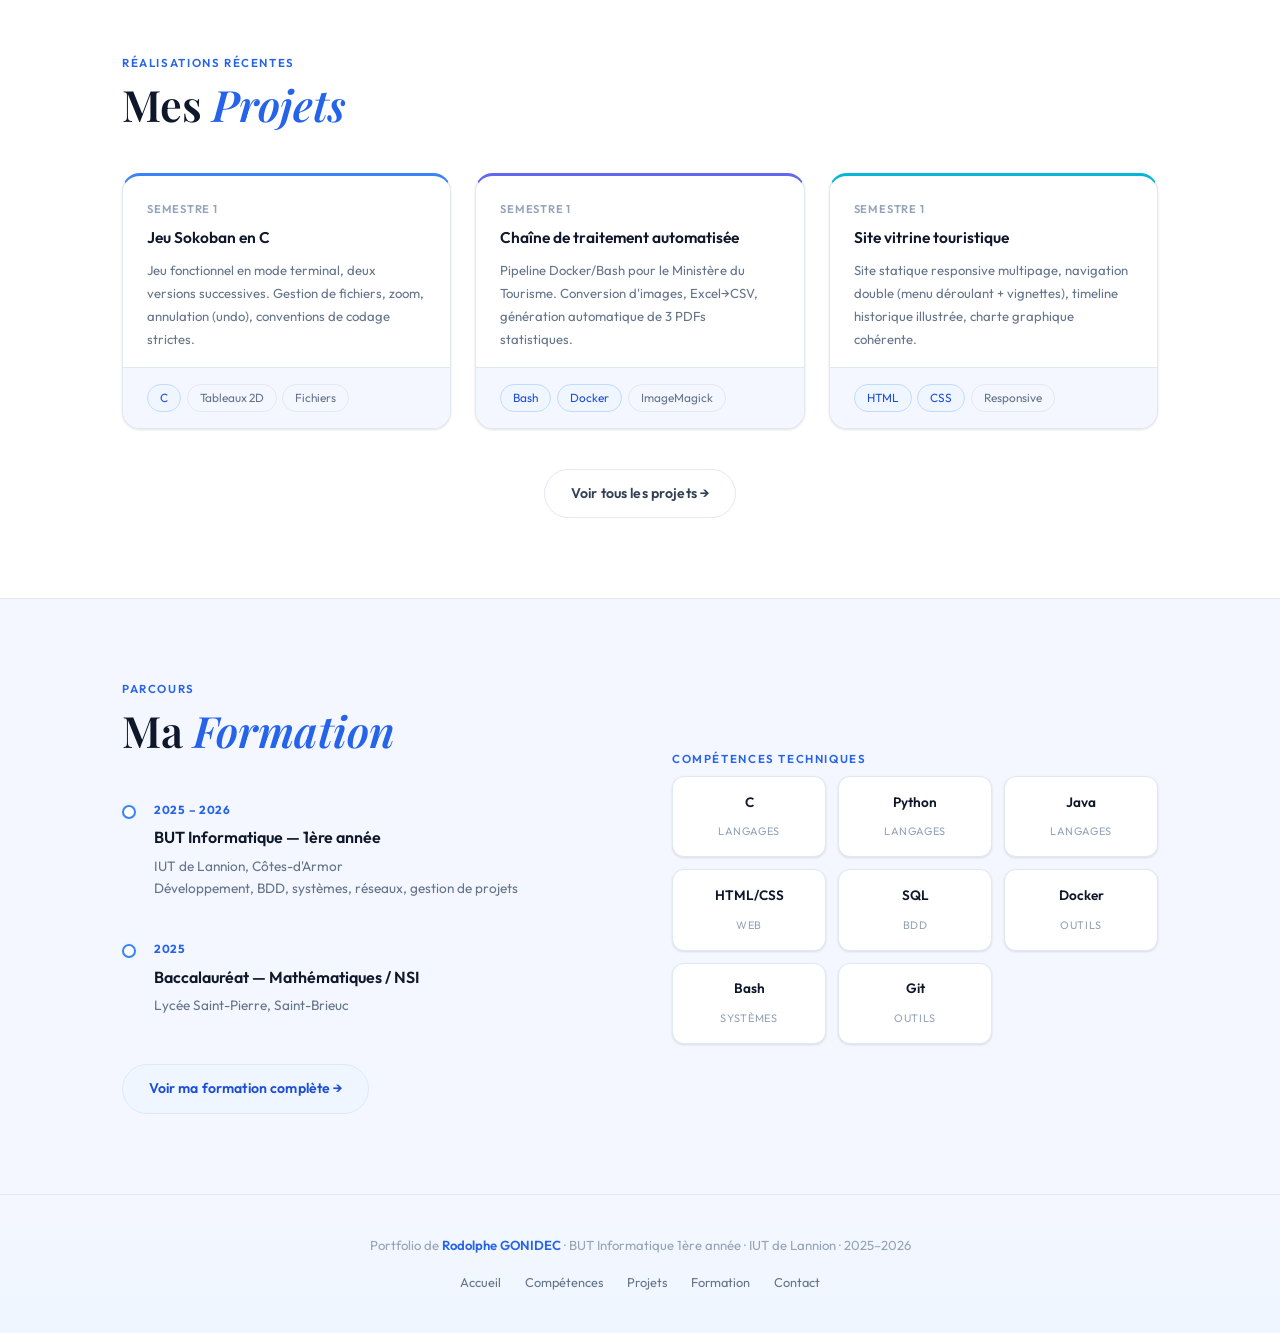
==== commit 15432a7e: "Update index.html" ====
--- a/index.html
+++ b/index.html
@@ -51,7 +51,6 @@
       <p class="card-sub">18 ans · Langueux, Côtes-d'Armor (22)</p>
       <div class="info-row"><span class="info-icon">✉</span>rodolphegonidec@gmail.com</div>
       <div class="info-row"><span class="info-icon">✆</span>07 66 07 72 73</div>
-      <div class="info-row"><span class="info-icon">⊙</span>8 rue André Berthelot, Langueux</div>
       <div class="info-row"><span class="info-icon">⚲</span>Permis B · Véhiculé</div>
       <div class="skills-mini">
         <span class="pill blue">Python</span>
